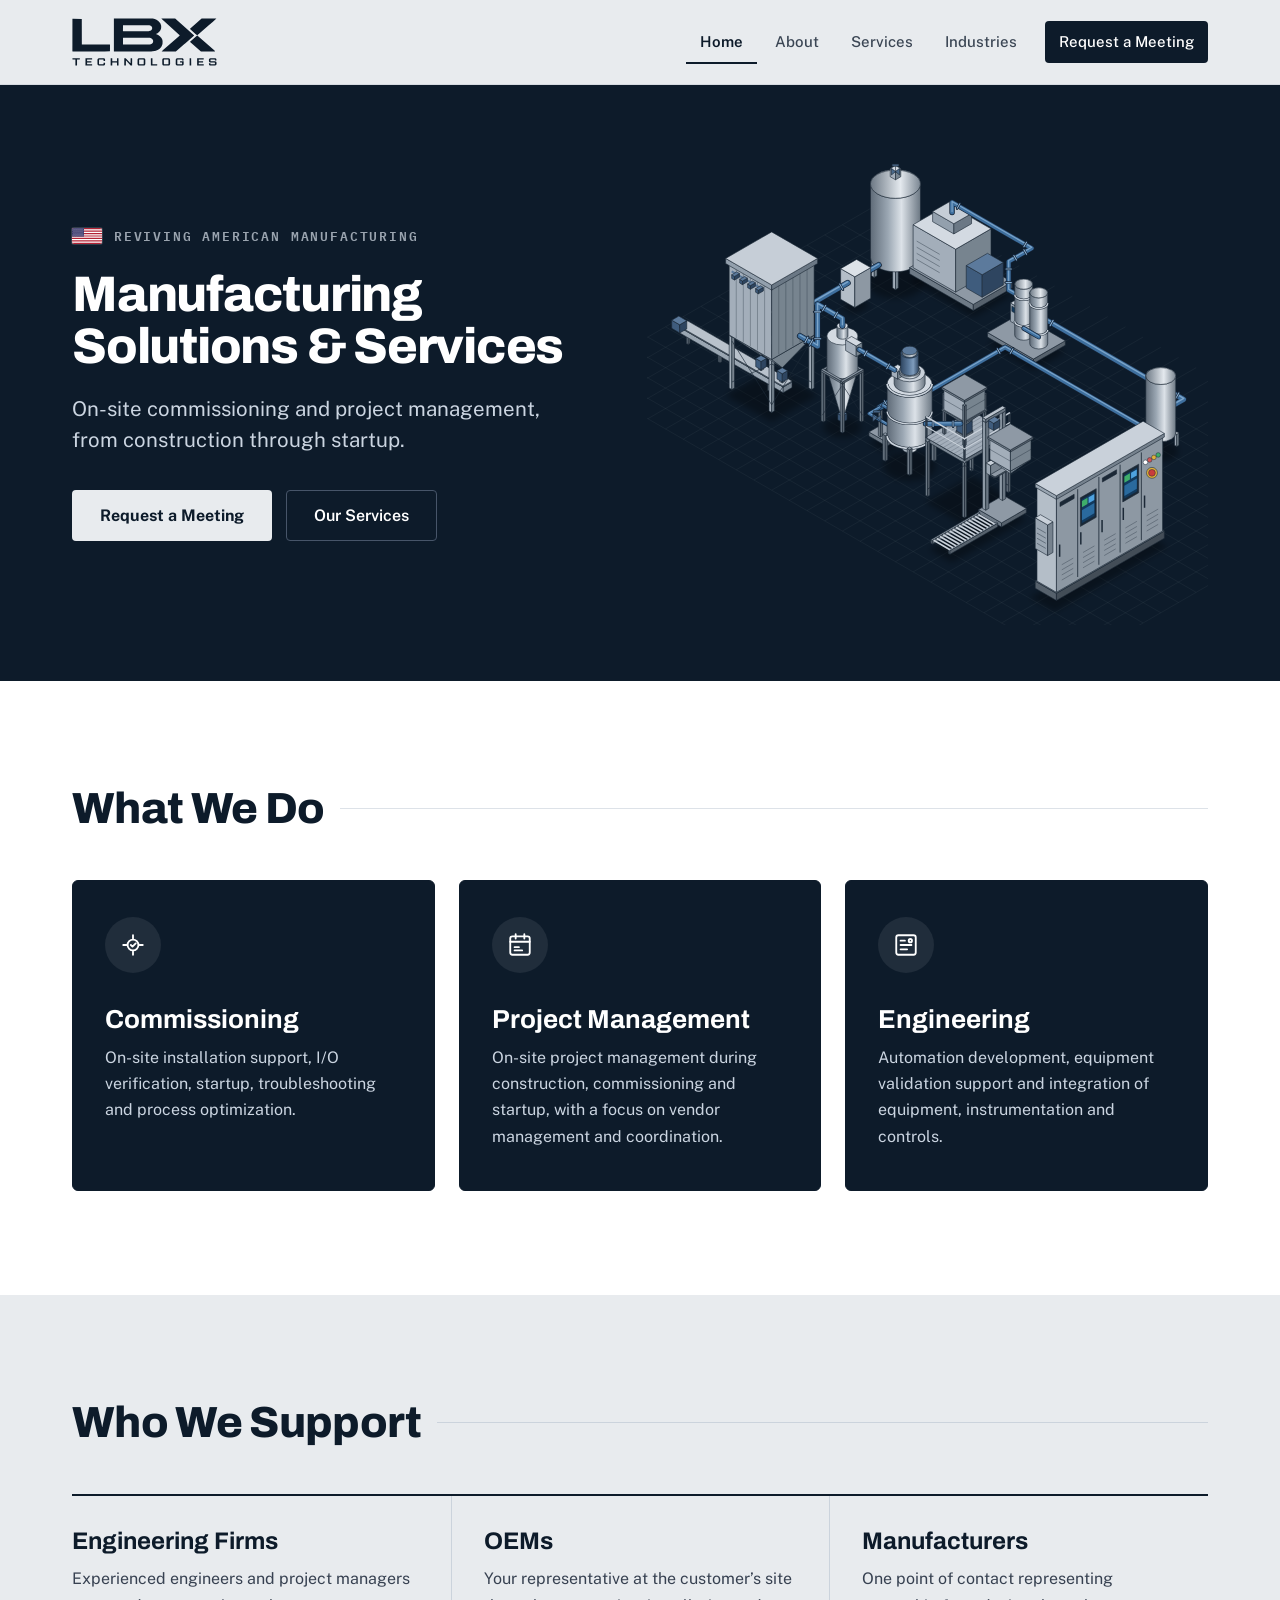
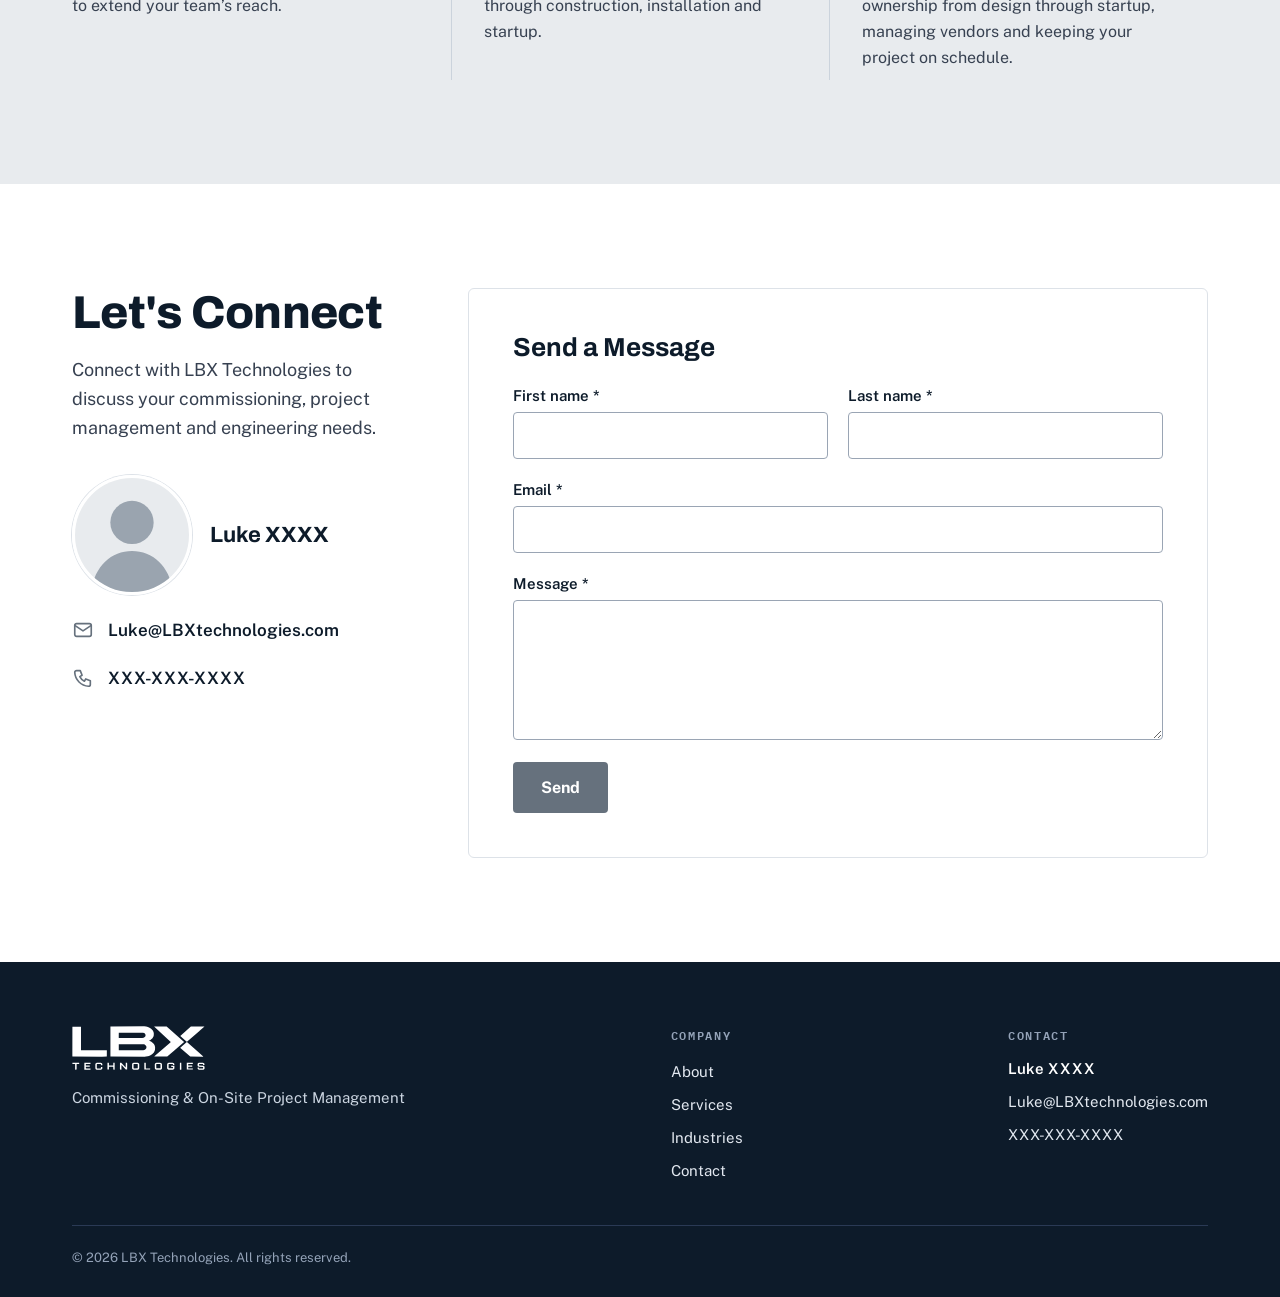
==== index.html @ 4d3d6b74 "Industries: P&ID and 3D model side by side Co-Authored-By: Claude Opus 5.5 <noreply@anthropic.com> C" ====
<!doctype html>
<html lang="en">
<head>
<meta charset="utf-8">
<meta name="viewport" content="width=device-width, initial-scale=1">
<title>LBX Technologies — On-Site Commissioning &amp; Project Management</title>
<meta name="description" content="LBX Technologies is an engineering firm specializing in on-site commissioning and project management for manufacturers, OEMs and engineering firms.">
<meta property="og:title" content="LBX Technologies — On-Site Commissioning &amp; Project Management">
<meta property="og:description" content="Engineering firm specializing in on-site commissioning and project management.">
<meta property="og:type" content="website">
<meta name="theme-color" content="#0D1B2A">
<link rel="preconnect" href="https://fonts.googleapis.com">
<link rel="preconnect" href="https://fonts.gstatic.com" crossorigin>
<link href="https://fonts.googleapis.com/css2?family=Archivo:wght@600;700;800;900&family=Public+Sans:wght@400;500;600;700&family=IBM+Plex+Mono:wght@500;600&display=swap" rel="stylesheet">
<link rel="icon" href="favicon.svg" type="image/svg+xml">
<link rel="apple-touch-icon" href="apple-touch-icon.png">
<link rel="stylesheet" href="styles.css?v=44">
<script src="script.js?v=2" defer></script>
</head>
<body>
<a class="skip" href="#main">Skip to content</a>

<header class="site-header">
  <div class="container">
    <a class="logo" href="index.html" aria-label="LBX Technologies home"><img src="images/logo-navy.svg" alt="LBX Technologies" width="146" height="48"></a>
    <button class="menu-toggle" type="button" aria-expanded="false" aria-controls="site-nav">Menu</button>
    <nav class="nav" id="site-nav" aria-label="Main">
      <a href="index.html" aria-current="page">Home</a>
      <div class="dd">
        <a href="about.html">About</a>
        <div class="dd-menu">
          <a href="about.html#mission">Mission</a>
          <a href="about.html#how-we-work">How We Work</a>
          <a href="about.html#leadership">Leadership</a><a href="about.html#experience">Experience</a>
          <a href="contact.html">Contact</a>
        </div>
      </div>
      <div class="dd">
        <a href="services.html">Services</a>
        <div class="dd-menu">
      <a href="services.html#core">Core Services</a>
      <a href="services.html#supporting">Supporting Services</a>
      <a href="services.html#partnering">Partnering with LBX</a>
      <a href="services.html#timeline">Project Timeline</a></div>
      </div>
      <a href="industries.html">Industries</a>
      <a class="btn btn-sm btn-navy" href="contact.html">Request a Meeting</a>
    </nav>
  </div>
</header>

<main id="main">

<section class="hero2 hero-split2">
  <div class="container hero-grid">
    <div class="hero-text">
      <p class="flag-tag"><img src="images/flag.svg" alt="" width="30" height="16">Reviving American Manufacturing</p>
      <h1><span class="line">Manufacturing</span> <span class="line nw">Solutions &amp; Services</span></h1>
      <p class="sub">On-site commissioning and project management, from construction through startup.</p>
      <div class="actions">
        <a class="btn btn-light" href="contact.html">Request a Meeting</a>
        <a class="btn btn-ghost" href="services.html">Our Services</a>
      </div>
    </div>
    <div class="hero-art">
      <img src="images/system-model.svg" alt="3D model of a jet mill processing system with control panel" width="824" height="711">
    </div>
  </div>
</section>

<section class="section">
  <div class="container">
    <div class="sec-label"><h2>What We Do</h2></div>
    <div class="services3">
      <a class="svc primary" href="services.html#commissioning" style="text-decoration:none; color:#fff;">
        <div class="top"><span class="ico"><svg aria-hidden="true" width="26" height="26" viewBox="0 0 24 24" fill="none" stroke="currentColor" stroke-width="1.7" stroke-linecap="round" stroke-linejoin="round"><path d="M12 3v3M12 18v3M3 12h3M18 12h3"/><circle cx="12" cy="12" r="5"/><path d="M10 12l1.5 1.5L14.5 10.5"/></svg></span></div>
        <h3>Commissioning</h3>
        <p>On-site installation support, I/O verification, startup, troubleshooting and process optimization.</p>
      </a>
      <a class="svc primary" href="services.html#project-management" style="text-decoration:none; color:#fff;">
        <div class="top"><span class="ico"><svg aria-hidden="true" width="26" height="26" viewBox="0 0 24 24" fill="none" stroke="currentColor" stroke-width="1.7" stroke-linecap="round" stroke-linejoin="round"><rect x="3" y="4" width="18" height="17" rx="2"/><path d="M3 9h18M8 2v4M16 2v4M7 14h4M7 17h7"/></svg></span></div>
        <h3>Project Management</h3>
        <p>On-site project management during construction, commissioning and startup, with a focus on vendor management and coordination.</p>
      </a>
      <a class="svc primary" href="services.html#engineering" style="text-decoration:none; color:#fff;">
        <div class="top"><span class="ico"><svg aria-hidden="true" width="26" height="26" viewBox="0 0 24 24" fill="none" stroke="currentColor" stroke-width="1.7" stroke-linecap="round" stroke-linejoin="round"><rect x="3" y="3" width="18" height="18" rx="2"/><path d="M7 8h4M7 12h10M7 16h6"/><circle cx="16" cy="8" r="1.5"/></svg></span></div>
        <h3>Engineering</h3>
        <p>Automation development, equipment validation support and integration of equipment, instrumentation and controls.</p>
      </a>
    </div>
  </div>
</section>

<section class="section section-gray">
  <div class="container">
    <div class="sec-label"><h2>Who We Support</h2></div>
    <div class="support3">
      <div>
        <h3>Engineering Firms</h3>
        <p>Experienced engineers and project managers to extend your team&rsquo;s reach.</p>
      </div>
      <div>
        <h3>OEMs</h3>
        <p>Your representative at the customer&rsquo;s site through construction, installation and startup.</p>
      </div>
      <div>
        <h3>Manufacturers</h3>
        <p>One point of contact representing ownership from design through startup, managing vendors and keeping your project on schedule.</p>
      </div>
    </div>
  </div>
</section>

<section class="section">
  <div class="container split">
    <div class="narrow">
      <h2 class="h2">Let's Connect</h2>
      <p class="intro">Connect with LBX Technologies to discuss your commissioning, project management and engineering needs.</p>
      <div class="person">
        <img src="images/headshot-placeholder.svg" alt="Luke XXXX" width="120" height="120">
        <p class="name">Luke XXXX</p>
      </div>
      <div class="contact-links">
        <a href="mailto:Luke@LBXtechnologies.com"><svg aria-hidden="true" width="22" height="22" viewBox="0 0 24 24" fill="none" stroke="#66717D" stroke-width="1.8" stroke-linecap="round" stroke-linejoin="round"><rect x="3" y="5" width="18" height="14" rx="2"/><path d="M3 7l9 6 9-6"/></svg>Luke@LBXtechnologies.com</a>
        <a href="contact.html"><svg aria-hidden="true" width="22" height="22" viewBox="0 0 24 24" fill="none" stroke="#66717D" stroke-width="1.8" stroke-linecap="round" stroke-linejoin="round"><path d="M5 4h4l2 5-2.5 1.5a11 11 0 0 0 5 5L15 13l5 2v4a2 2 0 0 1-2 2A16 16 0 0 1 3 6a2 2 0 0 1 2-2"/></svg>XXX-XXX-XXXX</a>
      </div>
    </div>
    <div class="wide form-card">
      <form class="form" action="https://formsubmit.co/Luke@LBXtechnologies.com" method="POST">
        <h2>Send a Message</h2>
        <input type="hidden" name="_subject" value="New message from lbxtechnologies.com">
        <input type="hidden" name="_next" value="https://lbxtechnologies.com/thanks.html">
        <input type="hidden" name="_template" value="table">
        <input type="text" name="_honey" class="hp" tabindex="-1" autocomplete="off" aria-hidden="true">
        <div class="form-row">
          <label>First name *<input type="text" name="first_name" required autocomplete="given-name"></label>
          <label>Last name *<input type="text" name="last_name" required autocomplete="family-name"></label>
        </div>
        <label>Email *<input type="email" name="email" required autocomplete="email"></label>
        <label>Message *<textarea name="message" rows="5" required></textarea></label>
        <button class="btn btn-slate" type="submit">Send</button>
      </form>
    </div>
  </div>
</section>

</main>

<footer class="site-footer">
  <div class="container">
    <div class="footer-top">
      <div class="footer-brand">
        <a class="logo" href="index.html" aria-label="LBX Technologies home"><img src="images/logo-white.svg" alt="LBX Technologies" width="146" height="48"></a>
        <p>Commissioning &amp; On-Site Project Management</p>
      </div>
      <nav class="footer-col" aria-label="Footer">
        <p class="label">COMPANY</p>
        <a href="about.html">About</a>
        <a href="services.html">Services</a>
        <a href="industries.html">Industries</a>
        <a href="contact.html">Contact</a>
      </nav>
      <div class="footer-col">
        <p class="label">CONTACT</p>
        <p class="footer-name">Luke XXXX</p>
        <a href="mailto:Luke@LBXtechnologies.com">Luke@LBXtechnologies.com</a>
        <a href="contact.html">XXX-XXX-XXXX</a>
      </div>
    </div>
    <p class="copyright">© 2026 LBX Technologies. All rights reserved.</p>
  </div>
</footer>
</body>
</html>
---- styles.css ----
/* LBX Technologies — site styles */
:root {
  --navy: #0D1B2A;
  --navy-2: #15243A;
  --line-dark: #2A3A55;
  --light: #E8EBEE;
  --slate: #66717D;
  --slate-light: #9AA4AF;
  --accent-text: #56606B;
  --ground: #E8EBEE;
  --line: #DDE2E8;
  --body: #374151;
  --muted: #4B5563;
  --on-dark: #CBD5E1;
  --on-dark-muted: #94A3B8;
  --radius: 6px;
  --display: "Archivo", system-ui, sans-serif;
  --sans: "Public Sans", system-ui, sans-serif;
  --mono: "IBM Plex Mono", ui-monospace, monospace;
}

*, *::before, *::after { box-sizing: border-box; }
html { scroll-behavior: smooth; }
body { margin: 0; font-family: var(--sans); color: var(--navy); background: #fff; -webkit-font-smoothing: antialiased; }
img { max-width: 100%; display: block; }
a { color: var(--navy); }
a:hover { color: var(--accent-text); }
input, textarea, select, button { font: inherit; }
:focus-visible { outline: 3px solid var(--slate-light); outline-offset: 2px; }

.skip { position: absolute; left: -9999px; top: 0; background: var(--light); color: var(--navy); padding: 12px 16px; font-weight: 700; z-index: 10; }
.skip:focus { left: 16px; top: 16px; }

.container { max-width: 1200px; margin: 0 auto; padding-left: 32px; padding-right: 32px; }
@media (max-width: 600px) { .container { padding-left: 20px; padding-right: 20px; } }

/* Header */
.site-header { background: var(--light); color: var(--navy); position: relative; z-index: 5; border-bottom: 1px solid #D5DAE0; }
.site-header .container { display: flex; align-items: center; justify-content: space-between; gap: 16px; padding-top: 18px; padding-bottom: 18px; }
.logo { text-decoration: none; color: var(--navy); display: inline-block; line-height: 0; align-self: flex-start; }
.logo:hover { color: var(--navy); }
.logo img { height: 48px; width: auto; }
@media (max-width: 600px) { .logo img { height: 40px; } }
.nav { display: flex; align-items: center; gap: 4px; }
.nav a { color: #3B4654; text-decoration: none; padding: 12px 14px; font-weight: 500; font-size: 15px; border-bottom: 2px solid transparent; }
.nav a:hover { color: var(--navy); }
.nav a[aria-current="page"] { color: var(--navy); font-weight: 600; border-bottom-color: var(--navy); }
.nav .btn { margin-left: 10px; border-bottom: 0; }
.menu-toggle { display: none; background: none; border: 1px solid #9AA5B4; color: var(--navy); border-radius: 4px; padding: 10px 14px; font-weight: 600; min-height: 44px; cursor: pointer; }
@media (max-width: 900px) {
  .menu-toggle { display: inline-block; }
  .nav { display: none; position: absolute; left: 0; right: 0; top: 100%; background: var(--light); flex-direction: column; align-items: stretch; padding: 8px 20px 20px; border-top: 1px solid #D5DAE0; border-bottom: 1px solid #D5DAE0; }
  .nav.open { display: flex; }
  .nav a { padding: 14px 4px; border-bottom: 1px solid #D5DAE0; }
  .nav a[aria-current="page"] { border-bottom-color: var(--navy); }
  .nav .btn { margin: 12px 0 0; text-align: center; }
}

/* Buttons */
.btn { display: inline-block; text-decoration: none; font-weight: 700; font-size: 16px; padding: 16px 28px; border-radius: 4px; border: 0; cursor: pointer; line-height: 1.2; }
.btn-sm { font-size: 15px; padding: 12px 20px; }
.btn-light { background: var(--light); color: var(--navy) !important; }
.btn-light:hover { background: #FFFFFF; }
.btn-slate { background: var(--slate); color: #fff !important; }
.btn-slate:hover { background: #56606B; }
.btn-navy { background: var(--navy); color: #fff !important; }
.btn-navy:hover { background: #1F2E44; }
.btn-ghost { border: 1px solid #475569; color: #fff !important; padding: 15px 27px; font-weight: 600; }
.btn-ghost:hover { border-color: #fff; }
.text-link { font-weight: 700; font-size: 16px; text-decoration: none; padding: 12px 0; border-bottom: 2px solid var(--slate); display: inline-block; }

/* Hero */
.hero { background-color: var(--navy); background-image: linear-gradient(rgba(255,255,255,0.05) 1px, transparent 1px), linear-gradient(90deg, rgba(255,255,255,0.05) 1px, transparent 1px); background-size: 40px 40px; color: #fff; }
.hero .container { padding-top: 96px; padding-bottom: 104px; }
.hero h1 { margin: 0; max-width: 1100px; font-family: var(--display); font-weight: 800; font-size: clamp(38px, 5.4vw, 68px); line-height: 1.04; letter-spacing: -0.02em; }
.hero .lede { margin: 28px 0 0; max-width: 860px; font-size: 19px; line-height: 1.6; color: var(--on-dark); }
.hero .actions { margin-top: 40px; display: flex; flex-wrap: wrap; gap: 14px; }
.hero-split { display: flex; flex-wrap: wrap; gap: 56px; align-items: center; }
.hero-split > .main { flex: 999 1 560px; min-width: 0; }
.hero-split > .side { flex: 1 1 340px; min-width: 0; }
@media (max-width: 600px) { .hero .container { padding-top: 64px; padding-bottom: 72px; } }

.lifecycle { background: var(--navy-2); border: 1px solid var(--line-dark); border-radius: var(--radius); padding: 28px; }
.lifecycle ol { list-style: none; margin: 0; padding: 0; }
.lifecycle li { display: flex; gap: 16px; align-items: baseline; padding: 14px 0; border-bottom: 1px solid var(--line-dark); font-weight: 600; font-size: 17px; }
.lifecycle li:last-child { border-bottom: 0; }
.lifecycle li span { font-family: var(--mono); font-size: 13px; color: var(--slate-light); }

/* Eyebrows & headings */
.eyebrow { margin: 0 0 14px; font-family: var(--mono); font-size: 13px; font-weight: 600; letter-spacing: 0.14em; text-transform: uppercase; color: var(--muted); }
.hero .eyebrow { color: var(--slate-light); margin-bottom: 20px; }
.h2 { margin: 0; font-family: var(--display); font-weight: 800; font-size: clamp(30px, 3.6vw, 46px); line-height: 1.1; letter-spacing: -0.015em; }
.intro { margin: 18px 0 0; font-size: 18px; line-height: 1.6; color: var(--body); }

/* Sections */
.section { padding: 104px 0; }
.section-gray { background: var(--ground); }
@media (max-width: 600px) { .section { padding: 72px 0; } }
.section-head { display: flex; flex-wrap: wrap; gap: 24px; align-items: flex-end; justify-content: space-between; margin-bottom: 56px; }
.section-head > div { max-width: 720px; }

/* Grids & cards */
.grid { display: grid; gap: 24px; grid-template-columns: repeat(auto-fit, minmax(280px, 1fr)); }
.grid-wide { grid-template-columns: repeat(auto-fit, minmax(min(340px, 100%), 1fr)); }
.card { border: 1px solid var(--line); border-radius: var(--radius); padding: 36px 32px; background: #fff; display: flex; flex-direction: column; gap: 14px; }
.card h3, .card h2 { margin: 0; font-family: var(--display); font-weight: 700; font-size: 24px; }
.card p { margin: 0; font-size: 16px; line-height: 1.65; color: var(--body); }
.icon-tile { width: 52px; height: 52px; border-radius: var(--radius); background: var(--navy); display: flex; align-items: center; justify-content: center; margin-bottom: 14px; }
.card-top { display: flex; justify-content: space-between; align-items: center; }
.num { font-family: var(--mono); font-size: 14px; font-weight: 600; color: var(--accent-text); }
.card ul { margin: 6px 0 0; padding: 20px 0 0; list-style: none; border-top: 1px solid #E5E9EE; display: flex; flex-direction: column; gap: 12px; font-size: 16px; font-weight: 500; }
.card li { display: flex; gap: 12px; }
.card li::before { content: "—"; color: var(--accent-text); }
.card-accent { border: 0; border-top: 4px solid var(--slate); }
.tags { display: flex; flex-wrap: wrap; gap: 8px; margin-top: 6px; }
.tags span { background: var(--ground); padding: 6px 12px; border-radius: 4px; font-size: 14px; font-weight: 600; }
.chips span { background: var(--navy); color: #fff; padding: 9px 16px; border-radius: 4px; font-weight: 600; font-size: 15px; }

.panel-grid { display: grid; grid-template-columns: repeat(auto-fit, minmax(280px, 1fr)); gap: 2px; background: #CBD3DC; border: 2px solid #CBD3DC; border-radius: var(--radius); overflow: hidden; }
.panel-grid > div { background: #fff; padding: 40px 32px; }
.panel-grid .for { margin: 0 0 16px; font-family: var(--mono); font-size: 13px; font-weight: 600; color: var(--accent-text); }
.panel-grid h3 { margin: 0 0 14px; font-family: var(--display); font-weight: 700; font-size: 26px; }
.panel-grid p { margin: 0; font-size: 16px; line-height: 1.65; color: var(--body); }

.split { display: flex; flex-wrap: wrap; gap: 56px; align-items: flex-start; }
.split > .narrow { flex: 1 1 340px; min-width: 0; }
.split > .wide { flex: 999 1 520px; min-width: 0; }
.prose { display: flex; flex-direction: column; gap: 22px; font-size: 18px; line-height: 1.7; color: var(--body); }
.prose p { margin: 0; }

.link-grid { display: grid; grid-template-columns: repeat(auto-fit, minmax(220px, 1fr)); gap: 16px; }
.link-grid a { text-decoration: none; border: 1px solid var(--line); border-radius: var(--radius); padding: 24px; display: flex; justify-content: space-between; align-items: center; font-weight: 700; font-size: 18px; }
.link-grid a:hover { border-color: var(--navy); color: var(--navy); }
.link-grid a span { color: var(--accent-text); }

/* Bands */
.band-slate { background: var(--slate); color: #fff; }
.band-slate .container { padding-top: 56px; padding-bottom: 56px; display: flex; flex-wrap: wrap; gap: 24px; align-items: center; justify-content: space-between; }
.band-slate p { margin: 0; font-family: var(--display); font-weight: 800; font-size: clamp(26px, 3vw, 38px); letter-spacing: -0.01em; }
.cta-box { background: var(--navy); color: #fff; border-radius: var(--radius); padding: 56px 48px; display: flex; flex-wrap: wrap; gap: 32px; align-items: center; justify-content: space-between; }
.cta-box h2 { margin: 0 0 12px; font-family: var(--display); font-weight: 800; font-size: clamp(28px, 3vw, 38px); line-height: 1.15; }
.cta-box p { margin: 0; font-size: 18px; line-height: 1.6; color: var(--on-dark); max-width: 620px; }
@media (max-width: 600px) { .cta-box { padding: 40px 28px; } }

/* Contact */
.contact-links { display: flex; flex-direction: column; gap: 18px; margin-top: 36px; }
.contact-links a { display: flex; gap: 14px; align-items: center; text-decoration: none; font-weight: 600; font-size: 17px; padding: 4px 0; word-break: break-word; }
.info-card { background: #fff; border-radius: var(--radius); padding: 32px; border: 1px solid var(--line); }
.info-card a { font-weight: 700; font-size: 19px; text-decoration: none; display: inline-block; padding: 6px 0; word-break: break-all; }
.info-dark { background: var(--navy); color: #fff; border-radius: var(--radius); padding: 32px; }
.info-dark h2 { margin: 0 0 10px; font-family: var(--display); font-weight: 700; font-size: 21px; }
.info-dark p { margin: 0; font-size: 16px; line-height: 1.65; color: var(--on-dark); }
.stack { display: flex; flex-direction: column; gap: 20px; }

.form-card { background: #fff; border-radius: var(--radius); padding: 44px; border: 1px solid var(--line); }
@media (max-width: 600px) { .form-card { padding: 28px 20px; } }
.form { display: flex; flex-direction: column; gap: 22px; }
.form h2 { margin: 0 0 4px; font-family: var(--display); font-weight: 700; font-size: 26px; }
.form-row { display: grid; grid-template-columns: repeat(auto-fit, minmax(200px, 1fr)); gap: 20px; }
.form label { display: flex; flex-direction: column; gap: 8px; font-weight: 600; font-size: 15px; }
.form input, .form textarea, .form select { border: 1px solid #9AA5B4; border-radius: 4px; padding: 13px 14px; font-size: 16px; background: #fff; color: var(--navy); width: 100%; }
.form textarea { resize: vertical; min-height: 140px; }
.form button { align-self: flex-start; }
.hp { position: absolute; left: -9999px; }

/* Footer */
.site-footer { background: var(--navy); color: var(--on-dark); }
.site-footer .container { padding-top: 64px; padding-bottom: 32px; }
.footer-top { display: flex; flex-wrap: wrap; gap: 48px; justify-content: space-between; padding-bottom: 40px; border-bottom: 1px solid var(--line-dark); }
.footer-top p { margin: 0; font-size: 15px; line-height: 1.6; }
.footer-brand { display: flex; flex-direction: column; gap: 16px; max-width: 400px; }
.footer-brand .logo img { height: 44px; }
.footer-col { display: flex; flex-direction: column; gap: 4px; }
.footer-col .label { margin: 0 0 8px; font-family: var(--mono); font-size: 12px; font-weight: 600; letter-spacing: 0.14em; color: var(--on-dark-muted); }
.footer-col a { color: #E2E8F0; text-decoration: none; font-size: 15px; padding: 6px 0; }
.footer-col a:hover { color: #fff; }
.copyright { margin: 24px 0 0; font-size: 13px; color: var(--on-dark-muted); }

/* Core services emphasis */
.core-grid { display: grid; gap: 24px; grid-template-columns: repeat(auto-fit, minmax(min(420px, 100%), 1fr)); }
.core-card { background: var(--navy); color: #fff; border-radius: var(--radius); padding: 44px 40px; display: flex; flex-direction: column; gap: 16px; }
.core-card .badge { align-self: flex-start; font-family: var(--mono); font-size: 12px; font-weight: 600; letter-spacing: 0.14em; color: var(--navy); background: var(--light); padding: 6px 10px; border-radius: 4px; }
.core-card h3, .core-card h2 { margin: 0; font-family: var(--display); font-weight: 800; font-size: clamp(26px, 2.6vw, 32px); line-height: 1.15; }
.core-card p { margin: 0; font-size: 17px; line-height: 1.65; color: var(--on-dark); }
.core-card ul { margin: 8px 0 0; padding: 20px 0 0; list-style: none; border-top: 1px solid var(--line-dark); display: grid; grid-template-columns: repeat(auto-fit, minmax(200px, 1fr)); gap: 12px 24px; font-size: 16px; font-weight: 500; }
.core-card li { display: flex; gap: 10px; }
.core-card li::before { content: "—"; color: var(--slate-light); }
@media (max-width: 600px) { .core-card { padding: 32px 24px; } }
.sub-head { margin: 72px 0 24px; font-family: var(--display); font-weight: 700; font-size: 22px; }
.grid-4 { grid-template-columns: repeat(auto-fit, minmax(200px, 1fr)); }
@media (min-width: 601px) and (max-width: 900px) { .grid-4 { grid-template-columns: repeat(2, minmax(0, 1fr)); } }

/* Simple homepage (original layout) */
.home-hero { background-color: var(--navy); background-image: linear-gradient(rgba(255,255,255,0.04) 1px, transparent 1px), linear-gradient(90deg, rgba(255,255,255,0.04) 1px, transparent 1px); background-size: 40px 40px; color: #fff; text-align: center; }
.home-hero .container { padding-top: 88px; padding-bottom: 96px; }
.home-hero h1 { margin: 0 auto; max-width: 900px; font-family: var(--display); font-weight: 800; font-size: clamp(38px, 5.4vw, 64px); line-height: 1.05; letter-spacing: -0.02em; }
.home-hero p { margin: 20px auto 0; max-width: 620px; font-size: 20px; line-height: 1.5; color: var(--on-dark); }
.home-hero .actions { margin-top: 36px; display: flex; flex-wrap: wrap; gap: 14px; justify-content: center; }
.center-head { text-align: center; margin: 0 0 56px; font-family: var(--display); font-weight: 800; font-size: clamp(30px, 3.4vw, 42px); }
.trio { display: grid; grid-template-columns: repeat(auto-fit, minmax(240px, 1fr)); gap: 48px; text-align: center; }
.trio h3 { margin: 0 0 12px; font-family: var(--display); font-weight: 700; font-size: 24px; }
.trio p { margin: 0 auto; max-width: 320px; font-size: 16px; line-height: 1.6; color: var(--body); }
.rule { border: 0; border-top: 4px solid var(--slate); margin: 0; }

/* Homepage v2 */
.hero2 { position: relative; overflow: hidden; background: var(--navy); color: #fff; }
.hero2 .flag-bg { position: absolute; top: 50%; right: -8%; width: 52%; max-width: 820px; transform: translateY(-50%) skewY(-3deg); -webkit-mask-image: linear-gradient(to right, transparent 0%, #000 55%); mask-image: linear-gradient(to right, transparent 0%, #000 55%); opacity: 0.85; pointer-events: none; }
@media (min-width: 761px) and (max-width: 1100px) { .hero2 .flag-bg { right: -18%; width: 60%; opacity: 0.6; } }
.hero2 .container { position: relative; padding-top: 88px; padding-bottom: 96px; }
.hero2 h1 { margin: 0; max-width: none; font-family: var(--display); font-weight: 800; font-size: clamp(40px, 6.2vw, 84px); line-height: 1.04; letter-spacing: -0.025em; text-wrap: balance; }
.hero2 h1 .line { display: block; }
@media (min-width: 700px) { .hero2 h1 .line { white-space: nowrap; } }
.hero2 .sub { margin: 22px 0 0; max-width: 820px; font-size: clamp(19px, 1.8vw, 24px); line-height: 1.5; color: var(--on-dark); }
.hero2 .actions { margin-top: 34px; display: flex; flex-wrap: wrap; gap: 14px; }
.flag-tag { display: inline-flex; align-items: center; gap: 12px; margin: 0 0 22px; font-family: var(--mono); font-size: 13px; font-weight: 600; letter-spacing: 0.14em; text-transform: uppercase; color: var(--slate-light); }
.flag-tag img { width: 30px; height: auto; border-radius: 2px; box-shadow: 0 0 0 1px rgba(255,255,255,0.15); }
@media (max-width: 760px) { .hero2 .container { padding-top: 64px; padding-bottom: 72px; } }

.sec-label { display: flex; align-items: baseline; gap: 16px; margin: 0 0 48px; }
.sec-label h2 { margin: 0; font-family: var(--display); font-weight: 800; font-size: clamp(30px, 3.4vw, 44px); letter-spacing: -0.015em; }
.sec-label::after { content: ""; flex: 1; height: 1px; background: var(--line); align-self: center; }
.section-gray .sec-label::after { background: #CBD3DC; }

.services3 { display: grid; grid-template-columns: repeat(auto-fit, minmax(260px, 1fr)); gap: 24px; }
.svc { position: relative; padding: 36px 32px 40px; border-radius: var(--radius); background: #fff; border: 1px solid var(--line); transition: border-color .2s, transform .2s, box-shadow .2s; }
.svc:hover { border-color: var(--navy); transform: translateY(-3px); box-shadow: 0 14px 30px -18px rgba(13,27,42,0.45); }
.svc .top { display: flex; justify-content: flex-start; align-items: center; margin-bottom: 32px; }
.svc .idx { font-family: var(--mono); font-size: 14px; font-weight: 600; color: var(--accent-text); }
.svc .ico { width: 56px; height: 56px; border-radius: 50%; background: var(--light); display: flex; align-items: center; justify-content: center; }
.svc h3 { margin: 0 0 12px; font-family: var(--display); font-weight: 700; font-size: 26px; }
.svc p { margin: 0; font-size: 16px; line-height: 1.65; color: var(--body); }
.svc.primary { background: var(--navy); border-color: var(--navy); color: #fff; }
.svc.primary p { color: var(--on-dark); }
.svc.primary .idx { color: var(--slate-light); }
.svc.primary .ico { background: rgba(255,255,255,0.08); }

.support3 { display: grid; grid-template-columns: repeat(auto-fit, minmax(260px, 1fr)); gap: 0; border-top: 2px solid var(--navy); }
.support3 > div { padding: 32px 32px 8px 0; }
.support3 > div + div { padding-left: 32px; border-left: 1px solid #CBD3DC; }
@media (max-width: 860px) { .support3 > div + div { padding-left: 0; border-left: 0; border-top: 1px solid #CBD3DC; } .support3 > div { padding-bottom: 24px; } }
.support3 h3 { margin: 0 0 12px; font-family: var(--display); font-weight: 700; font-size: 24px; }
.support3 p { margin: 0; font-size: 16px; line-height: 1.65; color: var(--body); max-width: 340px; }

.grid-4up { grid-template-columns: repeat(auto-fit, minmax(220px, 1fr)); }
@media (min-width: 601px) and (max-width: 1000px) { .grid-4up { grid-template-columns: repeat(2, minmax(0, 1fr)); } }

/* Centered homepage hero */
.hero2 { text-align: center; }
.hero2 .container { padding-top: 72px; padding-bottom: 80px; }
.hero2 h1 { margin-left: auto; margin-right: auto; }
.hero2 .sub { margin-left: auto; margin-right: auto; max-width: 720px; }
.hero2 .actions { justify-content: center; }
@media (max-width: 760px) { .hero2 .container { padding-top: 56px; padding-bottom: 64px; } }

/* Contact person */
.person { display: flex; align-items: center; gap: 18px; margin-top: 32px; }
.person img { width: 120px; height: 120px; border-radius: 50%; object-fit: cover; border: 3px solid #fff; box-shadow: 0 0 0 1px var(--line); }
.person .name { margin: 0; font-family: var(--display); font-weight: 700; font-size: 22px; }
.person + .contact-links { margin-top: 20px; }

/* One-line hero subline on wider screens */
.hero2 .sub { max-width: none; }
@media (min-width: 900px) { .hero2 .sub { white-space: nowrap; font-size: clamp(18px, 1.7vw, 22px); } }

/* Align titles and paragraphs across What We Do cards */
.services3 { align-items: stretch; }
.svc { display: grid; grid-template-rows: subgrid; grid-row: span 3; row-gap: 0; align-content: start; }
.svc h3 { align-self: end; }
@supports not (grid-template-rows: subgrid) { .svc h3 { min-height: 2.3em; display: flex; align-items: flex-end; } }

/* Banner with system model */
.hero-split2 { text-align: left; }
.hero-split2 .container { padding-top: 56px; padding-bottom: 56px; }
.hero-grid { display: flex; flex-wrap: wrap; align-items: center; gap: 24px 48px; }
.hero-text { flex: 1 1 400px; min-width: 0; }
.hero-art { flex: 1.25 1 480px; min-width: 0; }
.hero-art img { width: 100%; height: auto; display: block; }
.hero-split2 h1 { font-size: clamp(38px, 4.4vw, 62px); line-height: 1.04; margin: 0; max-width: 560px; }
.hero-split2 .sub { white-space: normal; max-width: 500px; margin: 22px 0 0; font-size: clamp(18px, 1.6vw, 21px); }
.hero-split2 .actions { justify-content: flex-start; }
@media (max-width: 900px) {
  .hero-split2 { text-align: center; }
  .hero-split2 h1, .hero-split2 .sub { margin-left: auto; margin-right: auto; }
  .hero-split2 .actions { justify-content: center; }
  .hero-art { max-width: 620px; margin: 0 auto; }
}
.hero-split2 h1 { font-size: clamp(34px, 3.9vw, 58px); }
.hero-split2 h1 .line { display: block; }
.hero-split2 h1 .nw { white-space: nowrap; }
.hero-text { flex: 1 1 440px; }
.hero-art { flex: 1.15 1 460px; }

/* About banner: vertical flag on the right */
.hero-flag { position: relative; overflow: hidden; }
.hero-flag .vflag { position: absolute; top: 0; right: 0; height: 100%; width: auto; aspect-ratio: 1000 / 1900; display: block; }
.hero-flag .container { position: relative; }
.hero-flag h1, .hero-flag .lede { max-width: min(760px, calc(100% - 260px)); }
@media (max-width: 760px) {
  .hero-flag .vflag { opacity: 0.18; }
  .hero-flag h1, .hero-flag .lede { max-width: none; }
}
.hero-flag .vflag { aspect-ratio: auto; width: min(31vw, 430px); height: 100%; object-fit: cover; object-position: left top; opacity: 0.8; }
.hero-flag h1, .hero-flag .lede { max-width: min(760px, calc(100% - min(31vw, 430px) + 8px)); }
@media (max-width: 760px) { .hero-flag .vflag { width: 45vw; opacity: 0.18; } .hero-flag h1, .hero-flag .lede { max-width: none; } }
.hero-flag h1 { max-width: none; white-space: nowrap; }
@media (max-width: 760px) { .hero-flag h1 { white-space: normal; } }
/* About flag: original size, softer */
.hero-flag .vflag { width: auto; height: 100%; aspect-ratio: 1000 / 1900; object-fit: fill; opacity: 0.8; }
.hero-flag h1, .hero-flag .lede { max-width: min(760px, calc(100% - 260px)); }
@media (max-width: 760px) { .hero-flag .vflag { opacity: 0.18; } .hero-flag h1, .hero-flag .lede { max-width: none; } }

/* About dropdown */
.dd { position: relative; display: flex; }
.dd-menu { display: none; position: absolute; top: 100%; left: 0; min-width: 180px; background: #fff; border: 1px solid #D5DAE0; border-radius: 4px; box-shadow: 0 10px 24px -12px rgba(13,27,42,.35); padding: 6px 0; z-index: 20; flex-direction: column; }
.dd:hover .dd-menu, .dd:focus-within .dd-menu { display: flex; }
.dd-menu a { padding: 10px 16px !important; border-bottom: 0 !important; white-space: nowrap; }
.dd-menu a:hover { background: var(--light); }
@media (max-width: 900px) {
  .dd { flex-direction: column; }
  .dd-menu { display: flex; position: static; border: 0; box-shadow: none; background: transparent; padding: 0 0 0 16px; }
  .dd-menu a { padding: 12px 4px !important; border-bottom: 1px solid #D5DAE0 !important; }
}
.footer-name { margin: 0 0 2px !important; color: #fff; font-weight: 600; font-size: 15px; }
.leader { display: flex; flex-wrap: wrap; align-items: center; gap: 32px; }
.leader img { width: 200px; height: 200px; border-radius: 50%; object-fit: cover; }
.leader h3 { margin: 0; font-family: var(--display); font-weight: 700; font-size: 30px; }
html { scroll-padding-top: 16px; }
.leader { align-items: flex-start; flex-wrap: nowrap; }
.leader > div { flex: 1; min-width: 0; }
.leader-bio { margin: 14px 0 0; max-width: 760px; font-size: 17px; line-height: 1.7; color: var(--body); }
@media (max-width: 700px) { .leader { flex-wrap: wrap; } }
div.leader-bio p { margin: 0 0 14px; }
.mission-statement { margin: 0; font-family: var(--display); font-weight: 800; font-size: clamp(28px, 3.2vw, 40px); line-height: 1.15; color: var(--navy); letter-spacing: -0.01em; }
.mission-statement { font-size: clamp(34px, 4.4vw, 56px); }
.mission-text { margin: 20px 0 0; max-width: 760px; font-size: 19px; line-height: 1.6; color: var(--body); }
#how-we-work .section-head > div { max-width: none; }
@media (min-width: 760px) { #how-we-work .h2 { white-space: nowrap; } }
.dd-sep { display: block; height: 1px; background: #D5DAE0; margin: 6px 12px; }
@media (max-width: 900px) { .dd-sep { display: none; } }
.hero-flag .lede + .lede { margin-top: 14px; }

/* consistent banner height */
.hero-flag { min-height: 430px; display: flex; align-items: center; }
.hero-flag .container { width: 100%; padding-top: 72px; padding-bottom: 72px; }
@media (max-width: 760px) { .hero-flag { min-height: 0; } }

.sub-head-first { margin-top: 0; }
/* section headers on Services */
.sub-head { margin: 96px 0 32px; font-weight: 800; font-size: clamp(30px, 3.6vw, 46px); line-height: 1.1; letter-spacing: -0.015em; }
.sub-head::after { content: ""; display: block; width: 56px; height: 4px; background: var(--navy); margin-top: 16px; }
.sub-head-first { margin-top: 0; }
/* Supporting services: one clean row, aligned */
@media (min-width: 900px) {
  .support-grid { grid-template-columns: repeat(3, 1fr); grid-template-rows: auto auto auto 1fr; column-gap: 24px; row-gap: 0; }
  .support-grid .card { display: grid; grid-template-rows: subgrid; grid-row: span 4; gap: 14px; }
  .support-grid .card ul { align-self: start; }
}
/* Industries: 4 x 2 aligned grid */
.industry-grid { grid-template-columns: 1fr; }
@media (min-width: 640px) { .industry-grid { grid-template-columns: repeat(2, 1fr); } }
@media (min-width: 1000px) { .industry-grid { grid-template-columns: repeat(4, 1fr); } }
.industry-grid .card { padding: 32px 26px; }
.industry-grid .card h2 { font-size: 20px; line-height: 1.2; }
@media (min-width: 640px) {
  .industry-grid { grid-auto-rows: auto 1fr; row-gap: 24px; }
  .industry-grid .card { display: grid; grid-template-rows: subgrid; grid-row: span 2; gap: 12px; }
}
/* Selected Experience */
.exp-list { list-style: none; margin: 8px 0 0; padding: 0; border-top: 1px solid #D5DAE0; }
.exp-list li { display: grid; grid-template-columns: 240px 1fr; gap: 24px; padding: 22px 0; border-bottom: 1px solid #D5DAE0; }
.exp-list strong { font-family: var(--display); font-weight: 700; font-size: 18px; color: var(--navy); }
.exp-list span { font-size: 17px; line-height: 1.6; }
@media (max-width: 700px) { .exp-list li { grid-template-columns: 1fr; gap: 6px; } }
/* Project Timeline */
#timeline { padding-bottom: 24px; }
.tl-bands { display: grid; grid-template-columns: repeat(6, 1fr); margin-bottom: 44px; }
.tl-bands span { margin-right: 8px; padding: 12px 8px; border-radius: 4px; text-align: center; font-family: var(--mono); font-size: 12px; font-weight: 500; letter-spacing: 0.14em; text-transform: uppercase; background: var(--gray, #E8EBEE); color: var(--navy); }
.tl-bands .b1 { grid-column: span 2; } .tl-bands .b2 { grid-column: span 3; background: var(--navy); color: #fff; } .tl-bands .b3 { grid-column: span 1; margin-right: 0; }
.tl-grid { display: grid; grid-template-columns: repeat(6, 1fr); grid-template-rows: auto auto auto; }
.tl-phase { position: relative; display: grid; grid-template-rows: subgrid; grid-row: span 3; padding-right: 18px; }
.tl-dot { width: 20px; height: 20px; box-sizing: border-box; border-radius: 50%; border: 2.5px solid var(--navy); background: #fff; position: relative; z-index: 1; }
.tl-phase.core .tl-dot { background: var(--navy); }
.tl-phase::before { content: ""; position: absolute; top: 9px; left: 10px; right: -10px; height: 2px; background: #C9D0D7; }
.tl-phase.seg-navy::before { top: 8px; height: 4px; background: var(--navy); }
.tl-phase.last::before { display: none; }
.tl-group { display: none; }
.tl-phase h3 { margin: 24px 0 0; padding-bottom: 14px; border-bottom: 1px solid #E1E5EA; font-family: var(--display); font-weight: 800; font-size: 18px; line-height: 1.2; align-self: end; }
.tl-phase ul { list-style: none; margin: 0; padding: 14px 0 0; display: flex; flex-direction: column; gap: 10px; font-size: 14px; line-height: 1.4; color: #2B3A4A; }
.tl-phase li { position: relative; padding-left: 22px; }
.tl-phase li::before { content: "—"; position: absolute; left: 0; color: var(--slate, #66717D); }
.tl-pm { margin-top: 48px; padding-top: 18px; border-top: 2px solid var(--navy); }
.tl-pm p { margin: 0; font-size: 15px; color: #2B3A4A; }
.tl-pm .tl-pm-label { margin-bottom: 8px; font-family: var(--mono); font-size: 12px; font-weight: 500; letter-spacing: 0.14em; text-transform: uppercase; color: var(--navy); }
@media (max-width: 1000px) {
  .tl-bands { display: none; }
  .tl-grid { grid-template-columns: 1fr; grid-template-rows: none; }
  .tl-phase { display: block; grid-row: auto; padding: 0 0 32px 40px; }
  .tl-dot { position: absolute; left: 0; top: 0; }
  .tl-phase::before { top: 10px; bottom: -10px; left: 9px; right: auto; width: 2px; height: auto; }
  .tl-phase.seg-navy::before { top: 10px; left: 8px; width: 4px; height: auto; }
  .tl-group { display: block; margin-bottom: 6px; font-family: var(--mono); font-size: 11px; letter-spacing: 0.14em; text-transform: uppercase; color: var(--slate, #66717D); }
  .tl-phase h3 { margin-top: 0; }
}
@media (min-width: 1001px) {
  .tl-phase { padding-right: 14px; }
  .tl-phase ul { font-size: 13.5px; gap: 9px; line-height: 1.35; }
  .tl-phase li { padding-left: 18px; }
}
#partnering .section-head { margin-bottom: 0; }
/* Industries plant model */
.plant-figure { margin: 0 0 72px; display: flex; justify-content: center; }
.plant-figure img { width: 100%; max-width: 820px; height: auto; display: block; }
/* Industries: P&ID + 3D band */
.plant-figure { display: none; }
.viz-band { display: grid; grid-template-columns: 1.7fr 1fr; gap: 40px; align-items: center; margin: 0 0 72px; }
.viz-band img { width: 100%; height: auto; max-height: 400px; object-fit: contain; display: block; }
@media (max-width: 900px) { .viz-band { grid-template-columns: 1fr; gap: 24px; } .viz-band .viz-3d { max-width: 460px; margin: 0 auto; } }
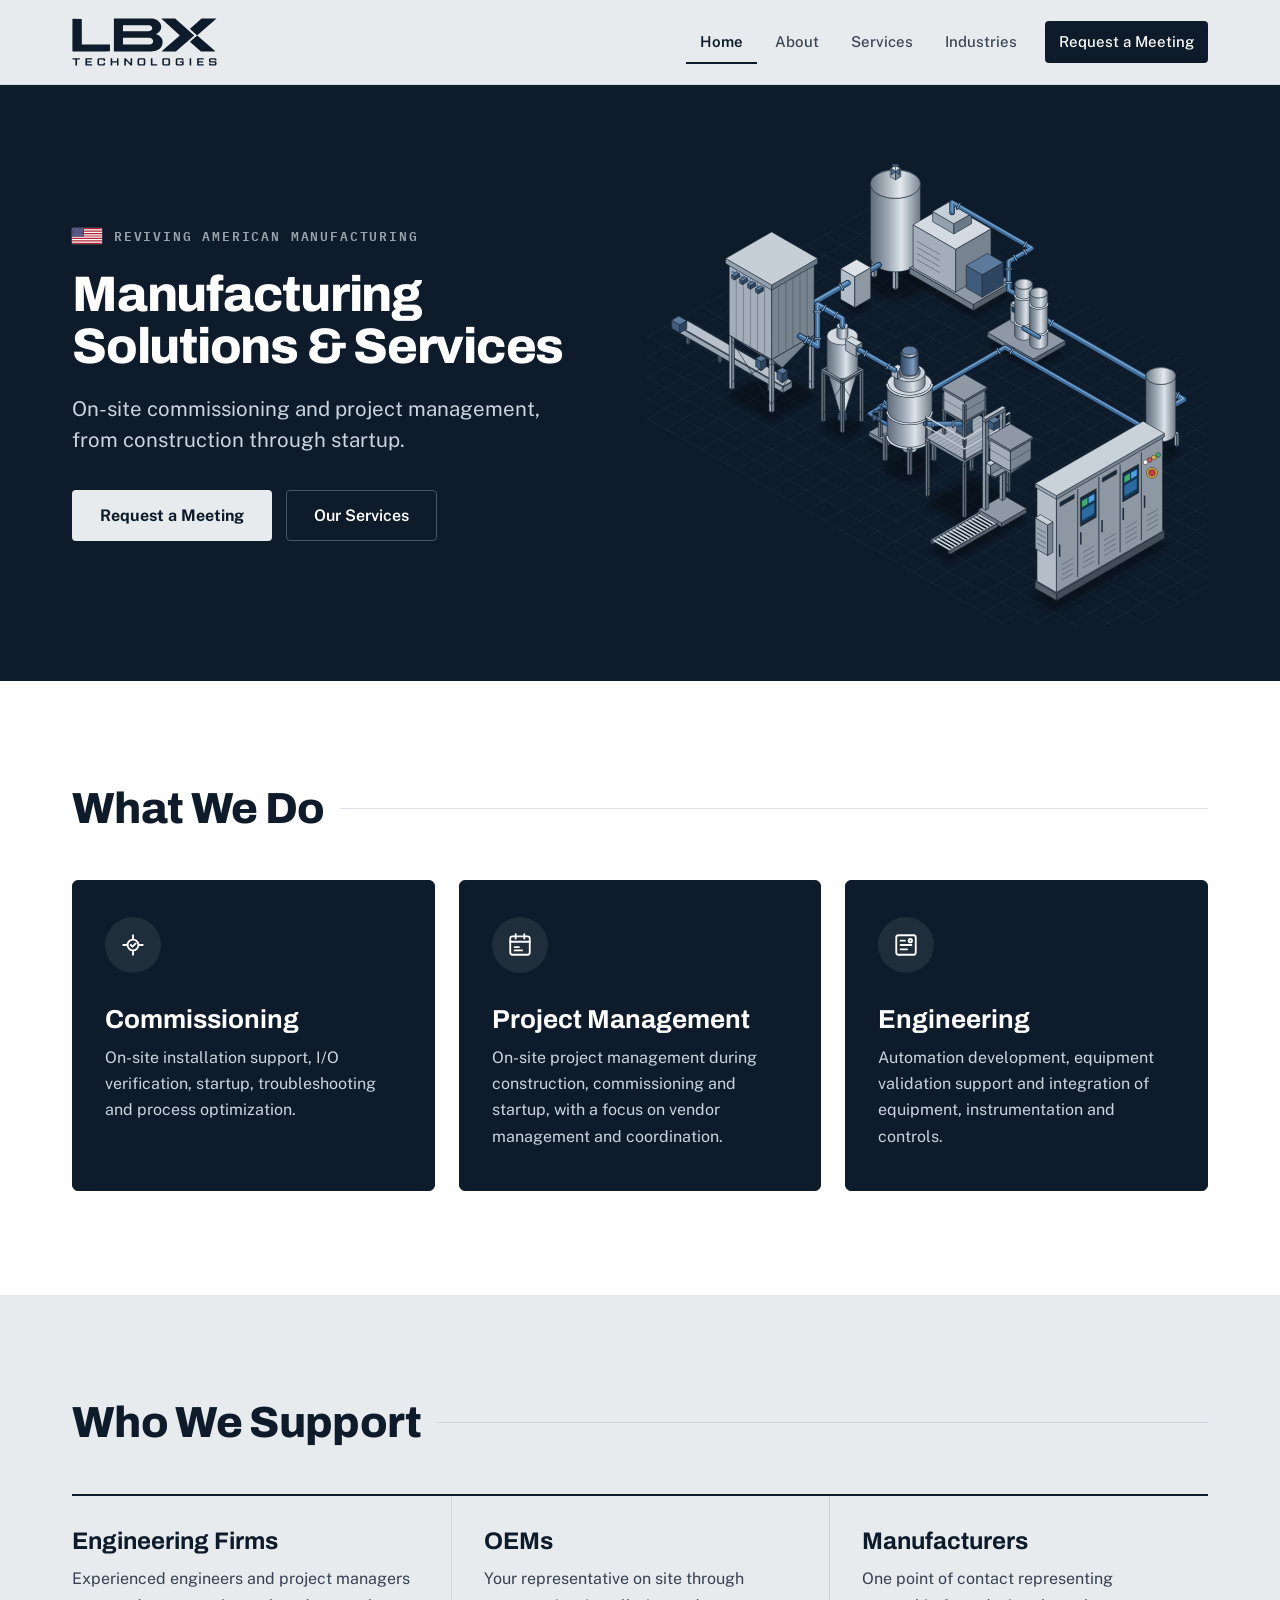
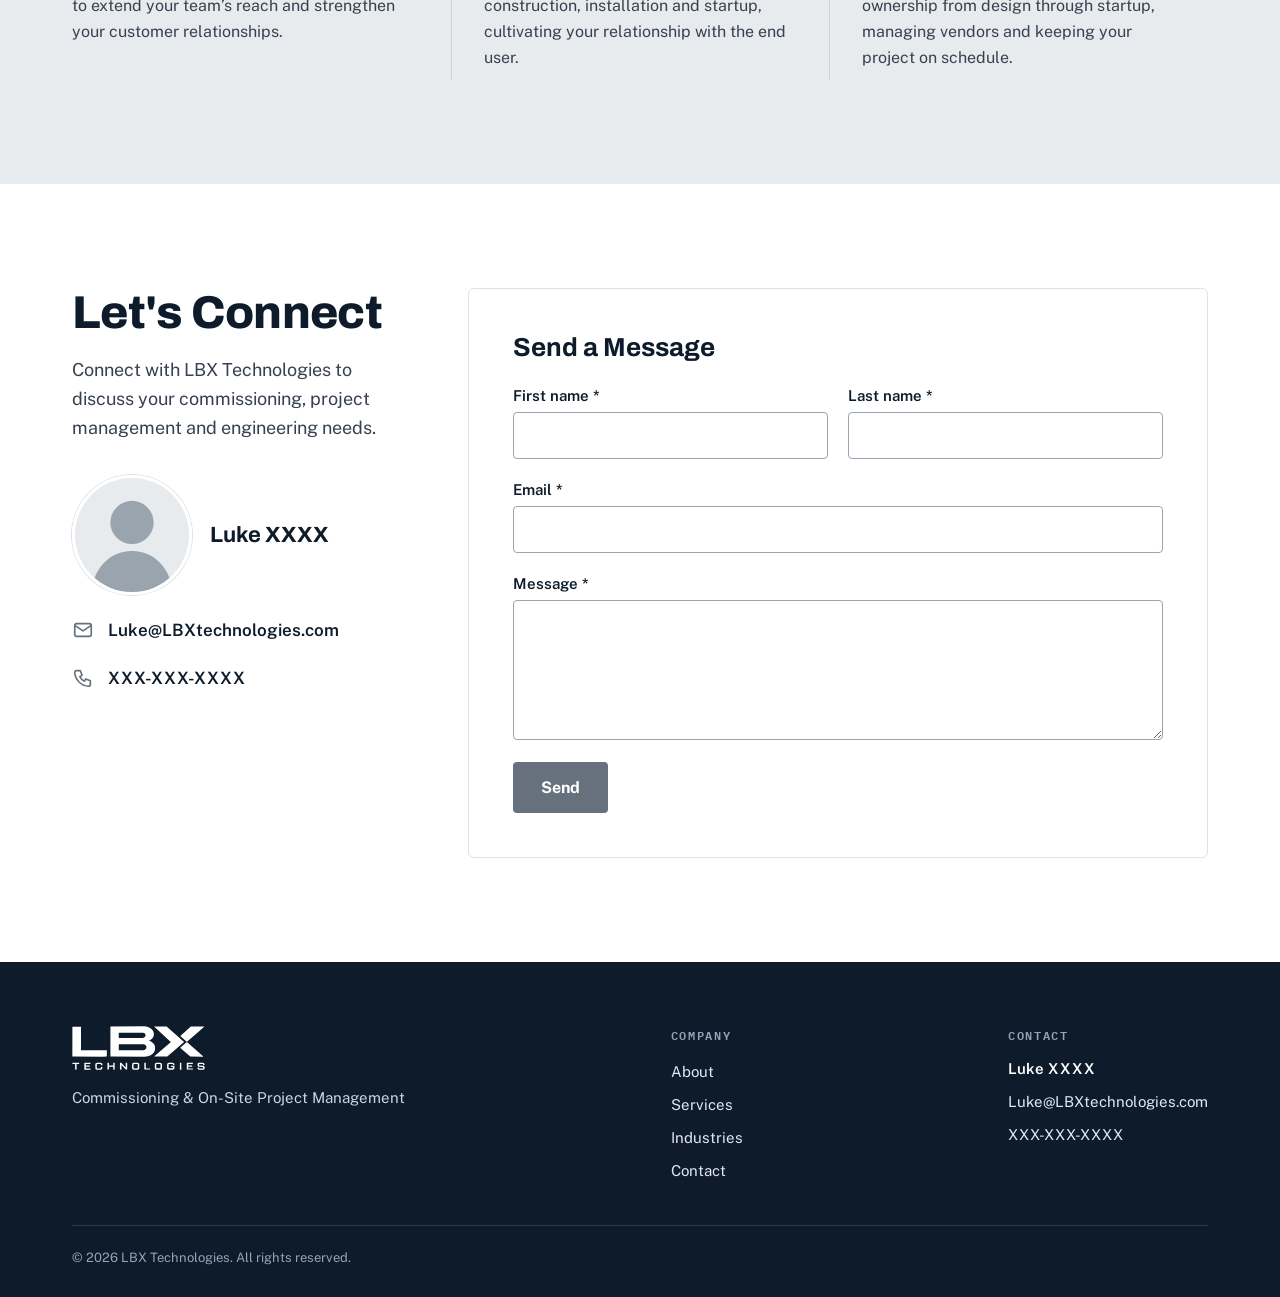
==== commit 9a5b7c8d: "Relationship copy on About and homepage Co-Authored-By: Claude Opus 5.5 <noreply@anthropic.com> Clau" ====
--- a/index.html
+++ b/index.html
@@ -14,7 +14,7 @@
 <link href="https://fonts.googleapis.com/css2?family=Archivo:wght@600;700;800;900&family=Public+Sans:wght@400;500;600;700&family=IBM+Plex+Mono:wght@500;600&display=swap" rel="stylesheet">
 <link rel="icon" href="favicon.svg" type="image/svg+xml">
 <link rel="apple-touch-icon" href="apple-touch-icon.png">
-<link rel="stylesheet" href="styles.css?v=44">
+<link rel="stylesheet" href="styles.css?v=47">
 <script src="script.js?v=2" defer></script>
 </head>
 <body>
@@ -97,11 +97,11 @@
     <div class="support3">
       <div>
         <h3>Engineering Firms</h3>
-        <p>Experienced engineers and project managers to extend your team&rsquo;s reach.</p>
+        <p>Experienced engineers and project managers to extend your team&rsquo;s reach and strengthen your customer relationships.</p>
       </div>
       <div>
         <h3>OEMs</h3>
-        <p>Your representative at the customer&rsquo;s site through construction, installation and startup.</p>
+        <p>Your representative on site through construction, installation and startup, cultivating your relationship with the end user.</p>
       </div>
       <div>
         <h3>Manufacturers</h3>
--- a/styles.css
+++ b/styles.css
@@ -415,3 +415,9 @@
 .viz-band { display: grid; grid-template-columns: 1.7fr 1fr; gap: 40px; align-items: center; margin: 0 0 72px; }
 .viz-band img { width: 100%; height: auto; max-height: 400px; object-fit: contain; display: block; }
 @media (max-width: 900px) { .viz-band { grid-template-columns: 1fr; gap: 24px; } .viz-band .viz-3d { max-width: 460px; margin: 0 auto; } }
+.viz-band { margin: 72px 0 0; }
+.viz-band { margin-top: 72px; padding-top: 72px; border-top: 1px solid #E1E5EA; }
+.viz-head { margin-top: 72px; padding-top: 64px; border-top: 1px solid #E1E5EA; }
+.viz-head .eyebrow { margin-bottom: 8px; }
+.viz-sub { margin: 0; font-size: 17px; color: #3B4A5A; }
+.viz-band { margin-top: 32px; padding-top: 0; border-top: 0; }
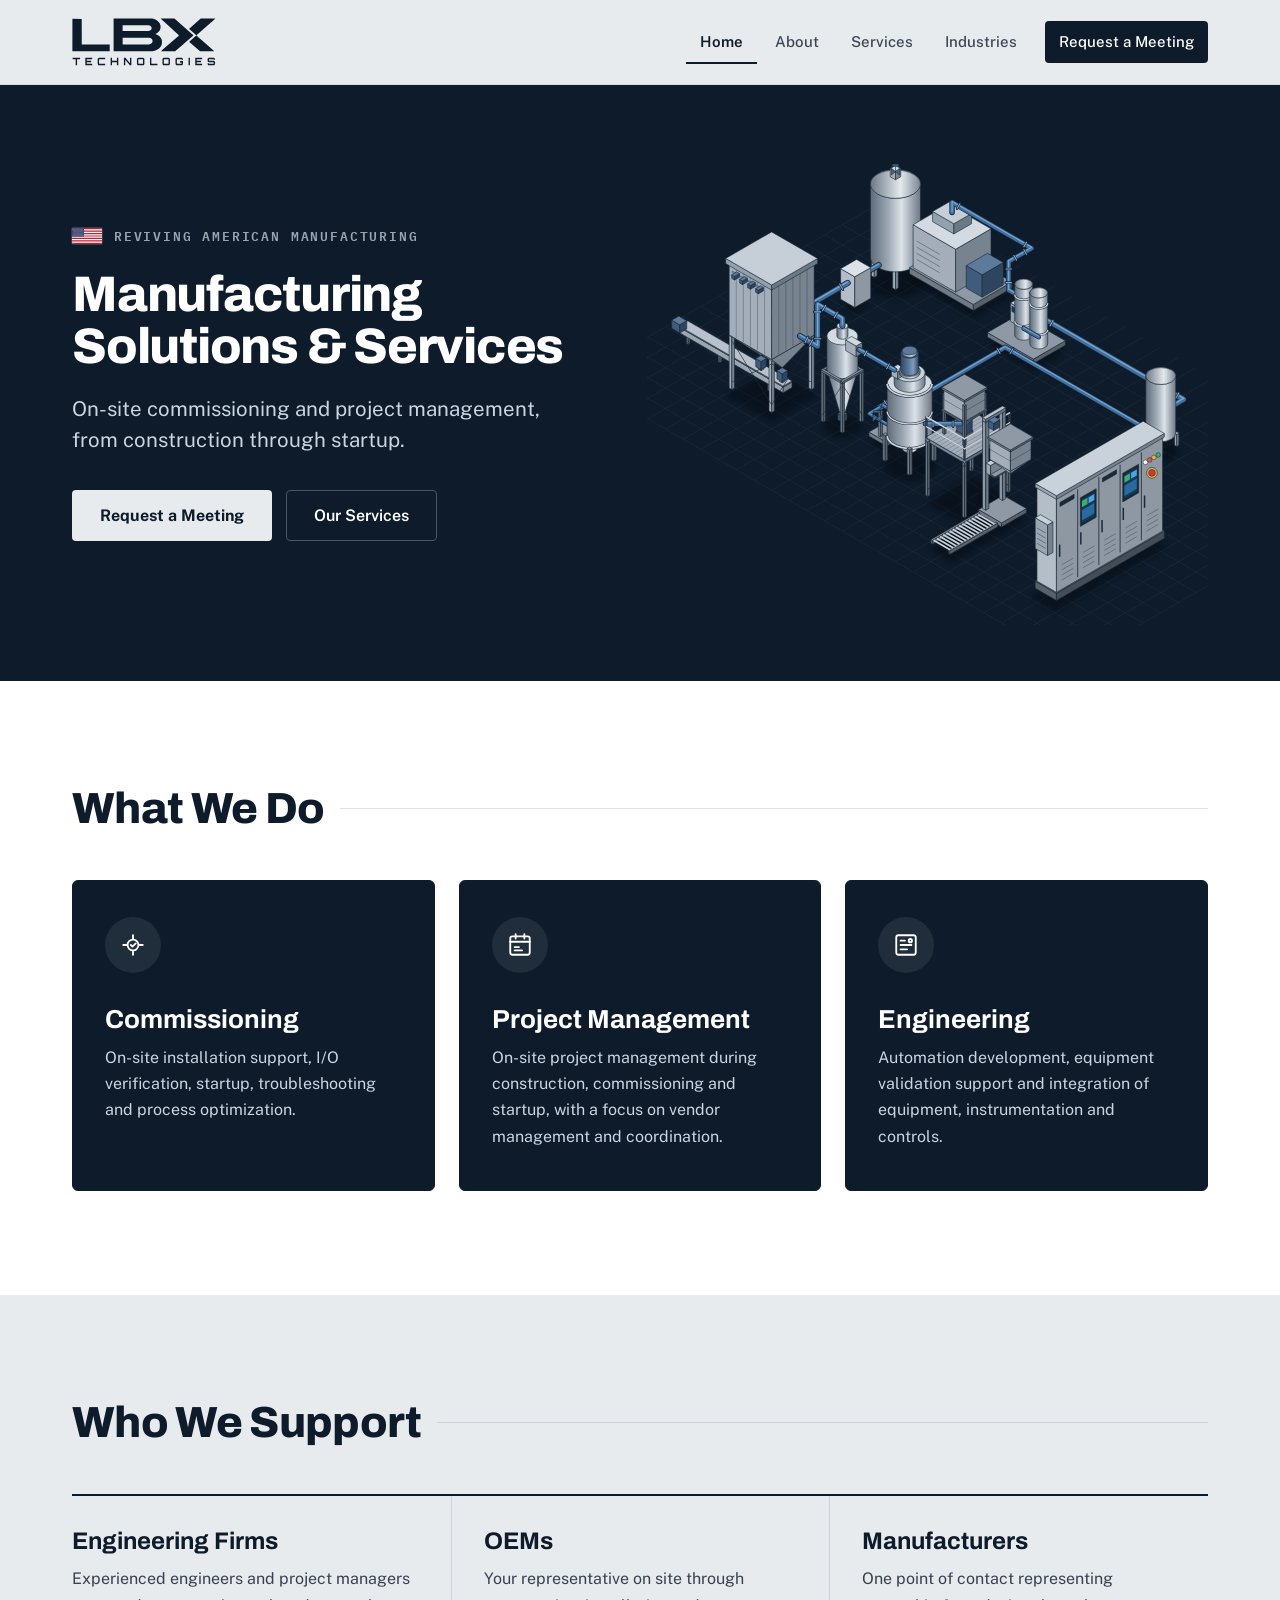
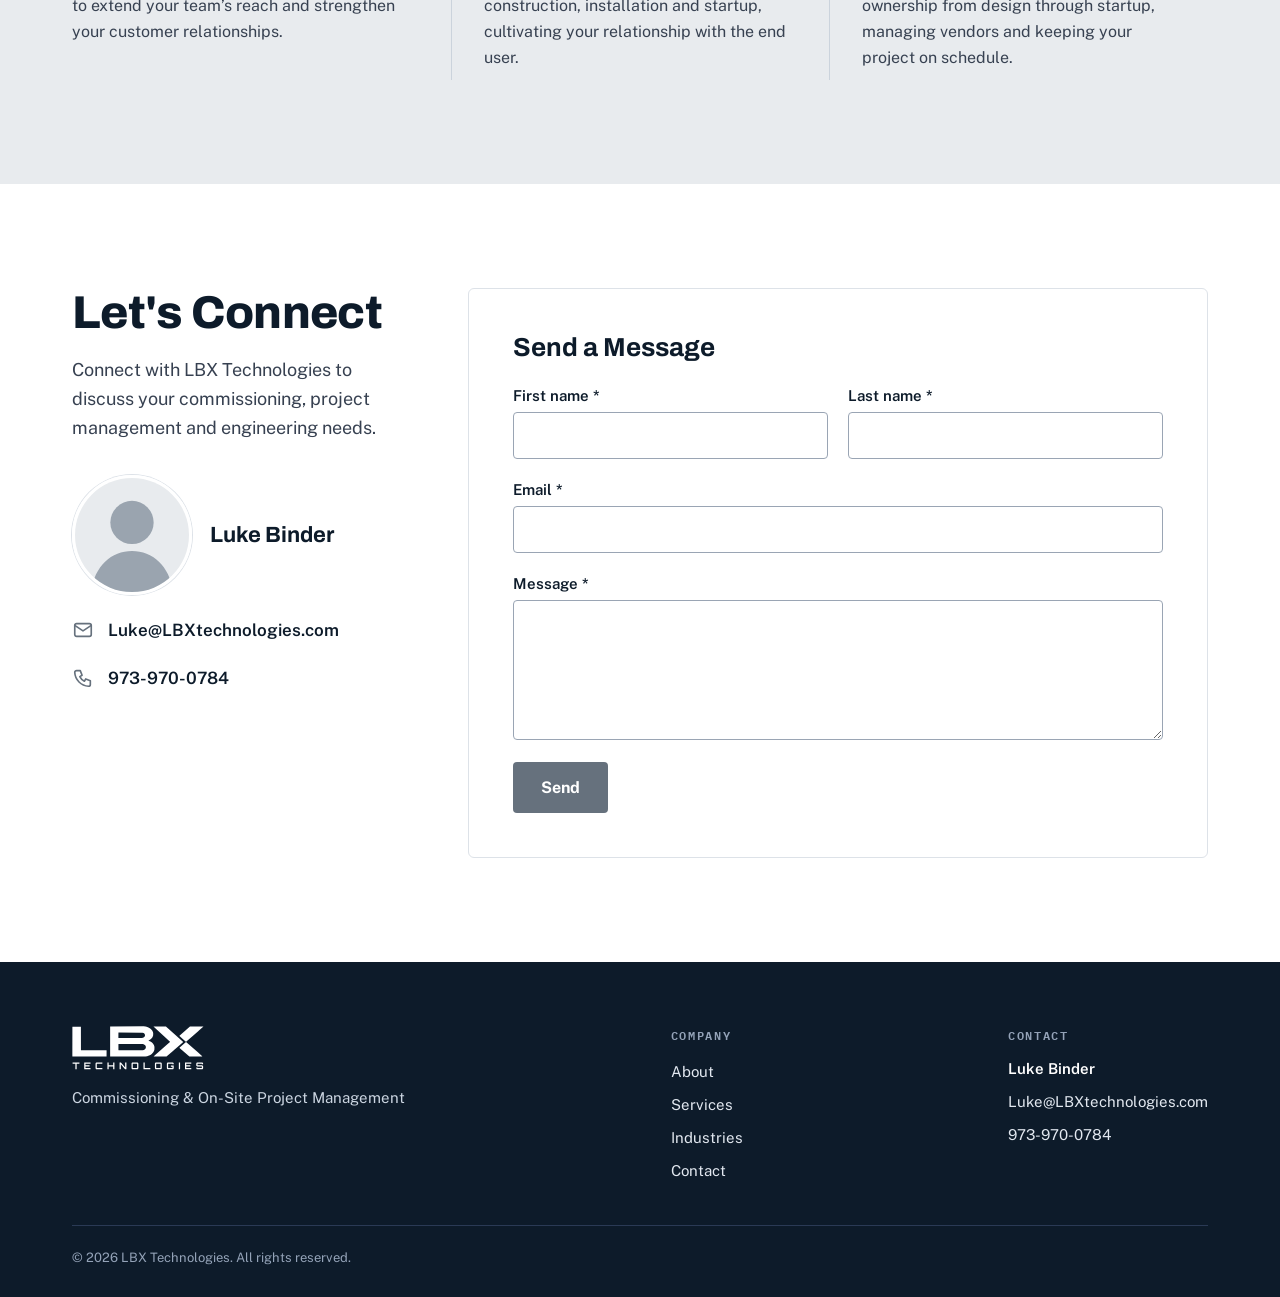
==== commit 665babc7: "Add Luke Binder's name and phone number Replace name and phone placeholders on all pages; phone link" ====
--- a/index.html
+++ b/index.html
@@ -117,12 +117,12 @@
       <h2 class="h2">Let's Connect</h2>
       <p class="intro">Connect with LBX Technologies to discuss your commissioning, project management and engineering needs.</p>
       <div class="person">
-        <img src="images/headshot-placeholder.svg" alt="Luke XXXX" width="120" height="120">
-        <p class="name">Luke XXXX</p>
+        <img src="images/headshot-placeholder.svg" alt="Luke Binder" width="120" height="120">
+        <p class="name">Luke Binder</p>
       </div>
       <div class="contact-links">
         <a href="mailto:Luke@LBXtechnologies.com"><svg aria-hidden="true" width="22" height="22" viewBox="0 0 24 24" fill="none" stroke="#66717D" stroke-width="1.8" stroke-linecap="round" stroke-linejoin="round"><rect x="3" y="5" width="18" height="14" rx="2"/><path d="M3 7l9 6 9-6"/></svg>Luke@LBXtechnologies.com</a>
-        <a href="contact.html"><svg aria-hidden="true" width="22" height="22" viewBox="0 0 24 24" fill="none" stroke="#66717D" stroke-width="1.8" stroke-linecap="round" stroke-linejoin="round"><path d="M5 4h4l2 5-2.5 1.5a11 11 0 0 0 5 5L15 13l5 2v4a2 2 0 0 1-2 2A16 16 0 0 1 3 6a2 2 0 0 1 2-2"/></svg>XXX-XXX-XXXX</a>
+        <a href="tel:+19739700784"><svg aria-hidden="true" width="22" height="22" viewBox="0 0 24 24" fill="none" stroke="#66717D" stroke-width="1.8" stroke-linecap="round" stroke-linejoin="round"><path d="M5 4h4l2 5-2.5 1.5a11 11 0 0 0 5 5L15 13l5 2v4a2 2 0 0 1-2 2A16 16 0 0 1 3 6a2 2 0 0 1 2-2"/></svg>973-970-0784</a>
       </div>
     </div>
     <div class="wide form-card">
@@ -162,9 +162,9 @@
       </nav>
       <div class="footer-col">
         <p class="label">CONTACT</p>
-        <p class="footer-name">Luke XXXX</p>
+        <p class="footer-name">Luke Binder</p>
         <a href="mailto:Luke@LBXtechnologies.com">Luke@LBXtechnologies.com</a>
-        <a href="contact.html">XXX-XXX-XXXX</a>
+        <a href="tel:+19739700784">973-970-0784</a>
       </div>
     </div>
     <p class="copyright">© 2026 LBX Technologies. All rights reserved.</p>
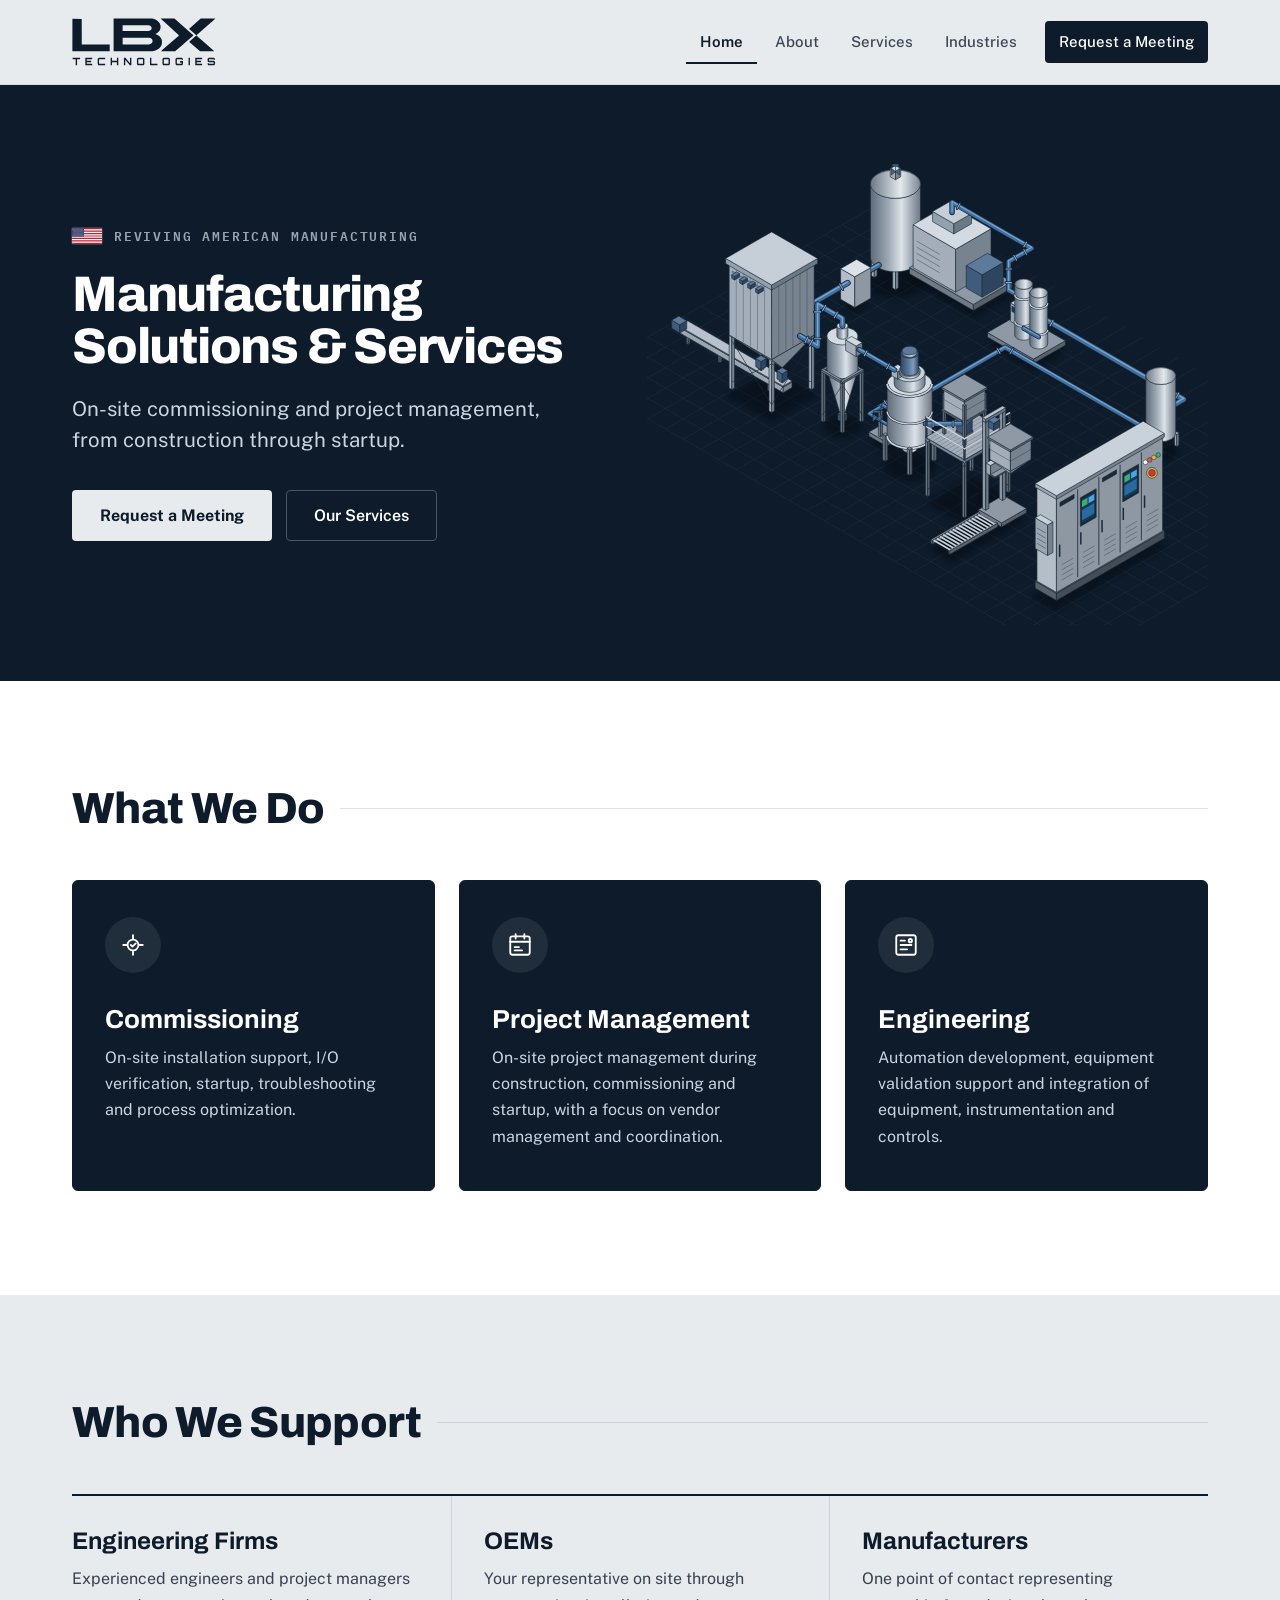
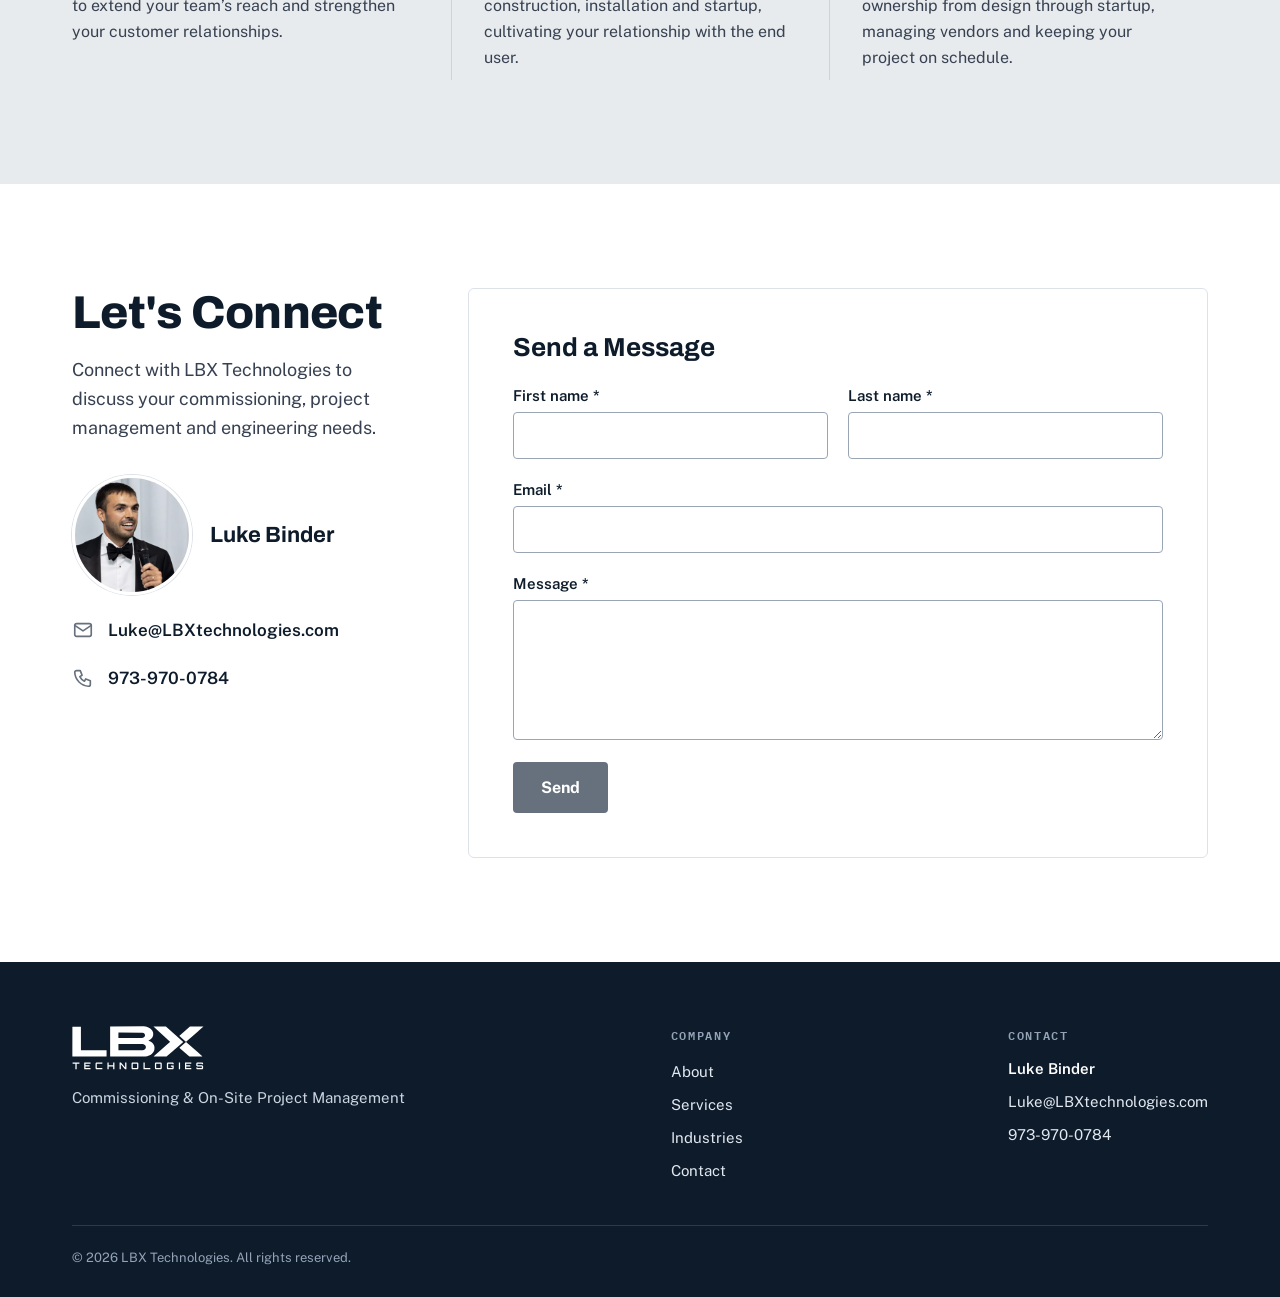
==== commit 5d0cbd75: "Restore Luke's headshot and school Bring back images/luke-binder.jpg (from before the redaction comm" ====
--- a/index.html
+++ b/index.html
@@ -117,7 +117,7 @@
       <h2 class="h2">Let's Connect</h2>
       <p class="intro">Connect with LBX Technologies to discuss your commissioning, project management and engineering needs.</p>
       <div class="person">
-        <img src="images/headshot-placeholder.svg" alt="Luke Binder" width="120" height="120">
+        <img src="images/luke-binder.jpg?v=2" alt="Luke Binder" width="120" height="120">
         <p class="name">Luke Binder</p>
       </div>
       <div class="contact-links">
